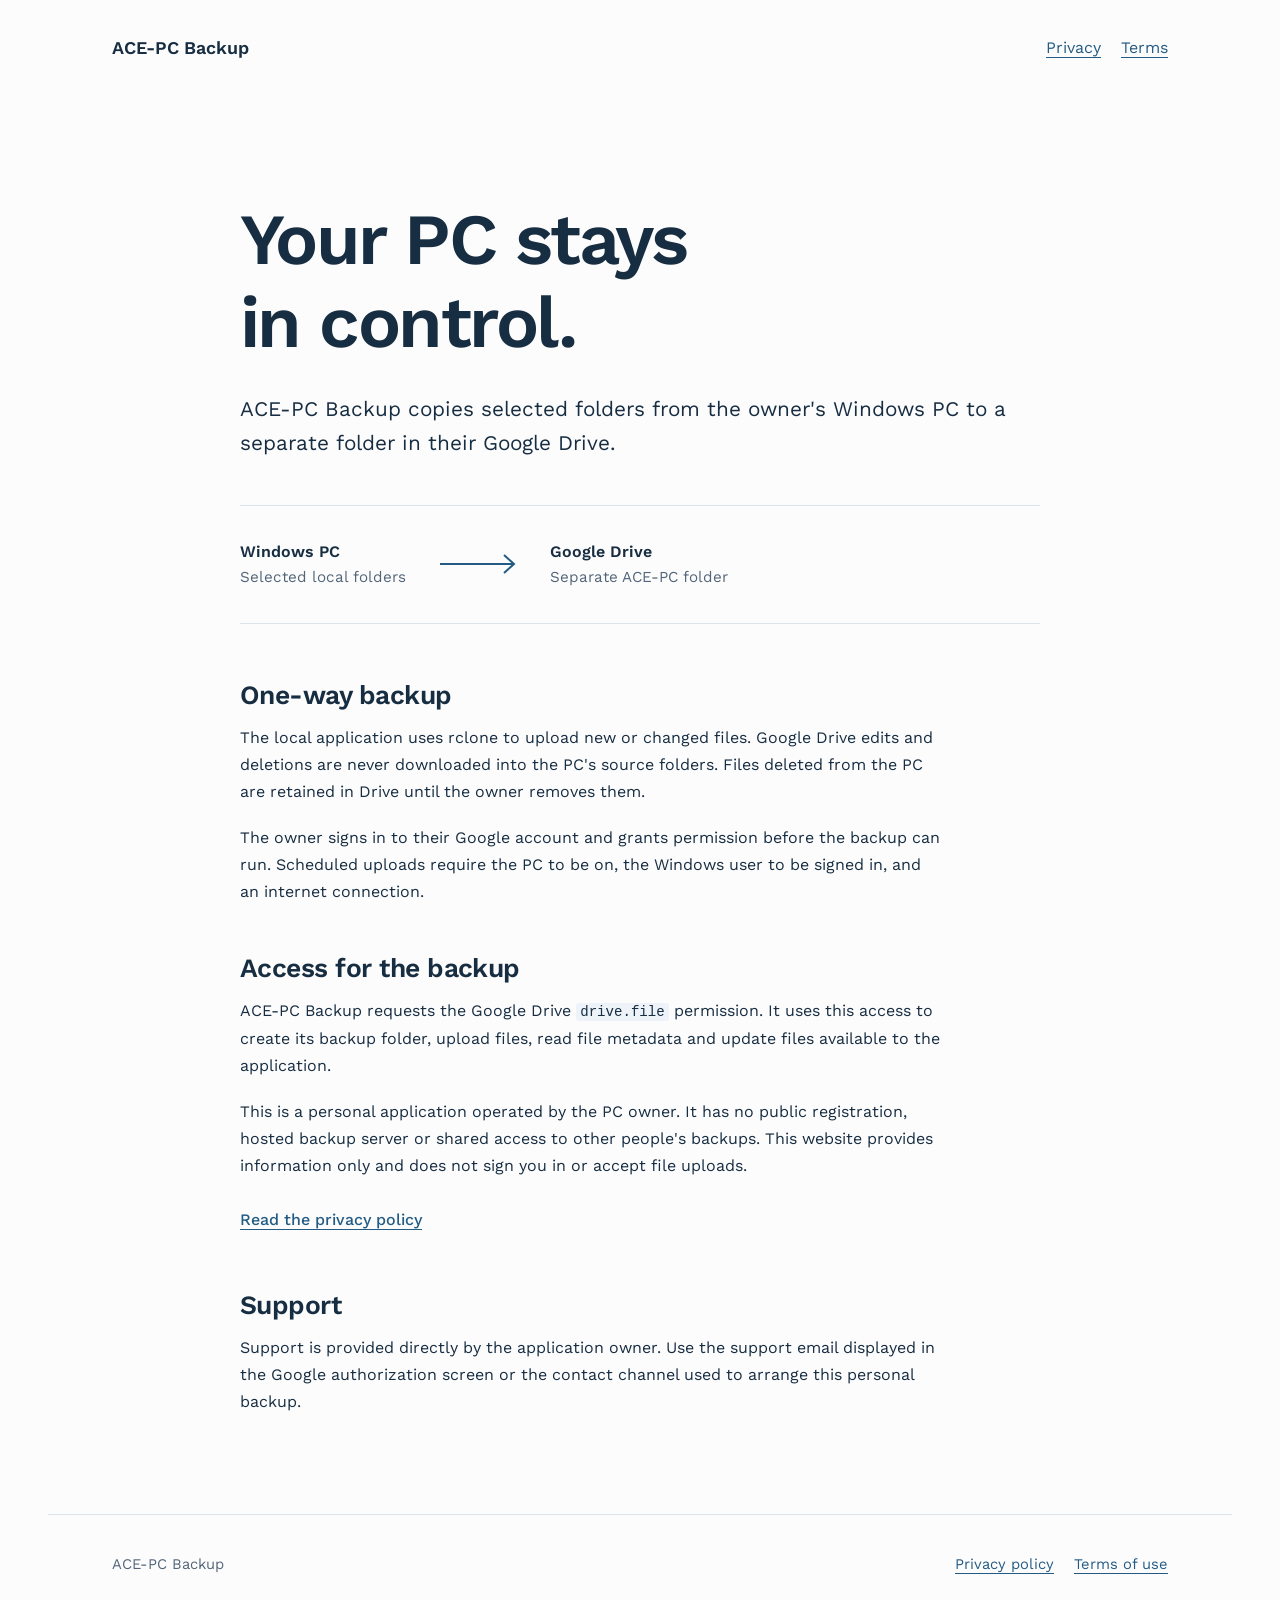
==== index.html @ f4613aa6 "Publish ACE-PC Backup application information and privacy policy" ====
<!doctype html>
<html lang="en">
<head>
  <meta charset="utf-8">
  <meta name="viewport" content="width=device-width, initial-scale=1">
  <meta name="description" content="ACE-PC Backup is a personal Windows backup application that copies selected local folders to the owner's Google Drive.">
  <title>ACE-PC Backup</title>
  <link rel="stylesheet" href="assets/site.css">
</head>
<body>
  <a class="skip-link" href="#main">Skip to content</a>
  <header class="site-header">
    <a class="brand" href="./" aria-current="page">ACE-PC Backup</a>
    <nav aria-label="Main navigation"><a href="privacy.html">Privacy</a><a href="terms.html">Terms</a></nav>
  </header>
  <main id="main" class="home">
    <h1>Your PC stays<br>in control.</h1>
    <p class="lead">ACE-PC Backup copies selected folders from the owner's Windows PC to a separate folder in their Google Drive.</p>
    <div class="transfer" role="img" aria-label="One-way backup: selected PC folders upload to ACE-PC in Google Drive. There is no reverse download to the source folders.">
      <div><strong>Windows PC</strong><span>Selected local folders</span></div>
      <svg viewBox="0 0 80 24" width="80" height="24" aria-hidden="true"><path d="M2 12H76M66 3l10 9-10 9" fill="none" stroke="currentColor" stroke-width="2"/></svg>
      <div><strong>Google Drive</strong><span>Separate ACE-PC folder</span></div>
    </div>
    <section aria-labelledby="how-it-works">
      <h2 id="how-it-works">One-way backup</h2>
      <p>The local application uses rclone to upload new or changed files. Google Drive edits and deletions are never downloaded into the PC's source folders. Files deleted from the PC are retained in Drive until the owner removes them.</p>
      <p>The owner signs in to their Google account and grants permission before the backup can run. Scheduled uploads require the PC to be on, the Windows user to be signed in, and an internet connection.</p>
    </section>
    <section aria-labelledby="access">
      <h2 id="access">Access for the backup</h2>
      <p>ACE-PC Backup requests the Google Drive <code>drive.file</code> permission. It uses this access to create its backup folder, upload files, read file metadata and update files available to the application.</p>
      <p>This is a personal application operated by the PC owner. It has no public registration, hosted backup server or shared access to other people's backups. This website provides information only and does not sign you in or accept file uploads.</p>
      <a class="text-link" href="privacy.html">Read the privacy policy</a>
    </section>
    <section aria-labelledby="support">
      <h2 id="support">Support</h2>
      <p>Support is provided directly by the application owner. Use the support email displayed in the Google authorization screen or the contact channel used to arrange this personal backup.</p>
    </section>
  </main>
  <footer class="site-footer"><span>ACE-PC Backup</span><nav aria-label="Legal navigation"><a href="privacy.html">Privacy policy</a><a href="terms.html">Terms of use</a></nav></footer>
</body>
</html>
---- assets/site.css ----
@font-face {
  font-family: "Work Sans";
  src: url("work-sans.ttf") format("truetype");
  font-style: normal;
  font-weight: 100 900;
  font-display: swap;
}
:root {
  color-scheme: light;
  --paper: #fcfcfd;
  --ink: #172d41;
  --muted: #536578;
  --link: #235b84;
  --line: #dbe3eb;
  --wash: #edf3f8;
  --space: clamp(1.25rem, 5vw, 4rem);
  font-family: "Work Sans", sans-serif;
  color: var(--ink);
  background: var(--paper);
  font-size: 100%;
  line-height: 1.7;
}
* { box-sizing: border-box; }
body { margin: 0; }
::selection { background: #c8dfee; color: var(--ink); }
a { color: var(--link); text-underline-offset: .25em; text-decoration-thickness: 1px; }
a:hover { text-decoration-thickness: 2px; }
a:focus-visible { outline: 3px solid var(--link); outline-offset: 5px; border-radius: 2px; }
.skip-link { position: absolute; top: .5rem; left: var(--space); padding: .5rem 1rem; background: var(--paper); transform: translateY(-180%); z-index: 1; }
.skip-link:focus { transform: translateY(0); }
.site-header, .site-footer { max-width: 74rem; margin-inline: auto; padding: 1.5rem var(--space); display: flex; align-items: center; justify-content: space-between; gap: 1rem; }
.site-header { min-height: 6rem; }
.brand { color: var(--ink); font-size: 1.12rem; font-weight: 600; text-decoration: none; }
nav { display: flex; flex-wrap: wrap; gap: .25rem 1.25rem; }
nav a { display: inline-flex; align-items: center; min-height: 44px; padding-block: .5rem; }
nav a[aria-current] { color: var(--ink); text-decoration-thickness: 2px; }
main { max-width: 58rem; padding: 3.5rem var(--space) 5rem; margin: auto; }
.home { padding-top: clamp(3rem, 8vw, 7rem); }
h1, h2 { font-weight: 600; line-height: 1.15; text-wrap: balance; }
h1 { font-size: clamp(2.5rem, 7vw, 4.5rem); letter-spacing: -.035em; margin: 0 0 1.75rem; }
.document h1 { font-size: clamp(2.35rem, 5vw, 3.5rem); }
h2 { font-size: clamp(1.3rem, 3vw, 1.65rem); letter-spacing: -.02em; margin: 0 0 .85rem; }
p { max-width: 70ch; margin: 0 0 1.15rem; }
.lead { font-size: clamp(1.1rem, 2.5vw, 1.3rem); line-height: 1.65; }
section { margin-top: 3rem; }
.updated { color: var(--muted); margin: -1rem 0 2rem; font-size: .92rem; }
.transfer { display: flex; align-items: center; gap: 2rem; margin: 2.75rem 0 3.5rem; padding-block: 2rem; border-block: 1px solid var(--line); }
.transfer strong, .transfer span { display: block; }
.transfer strong { font-weight: 600; }
.transfer span { color: var(--muted); font-size: .95rem; }
.transfer svg { color: var(--link); flex-shrink: 0; }
code { font-family: ui-monospace, monospace; font-size: .88em; background: var(--wash); padding: .1em .3em; border-radius: 3px; overflow-wrap: anywhere; }
.text-link { display: inline-flex; min-height: 44px; align-items: center; font-weight: 500; }
.site-footer { border-top: 1px solid var(--line); color: var(--muted); font-size: .92rem; padding-block: 1.75rem; }
@media (max-width: 520px) {
  .site-header, .site-footer { align-items: flex-start; }
  .site-header { flex-direction: column; gap: .25rem; padding-bottom: .75rem; }
  main { padding-top: 2.5rem; padding-bottom: 3rem; }
  .transfer { gap: 1rem; flex-direction: column; align-items: flex-start; }
  .transfer svg { width: 50px; margin-block: .25rem; }
  .site-footer { flex-direction: column; gap: .25rem; }
}
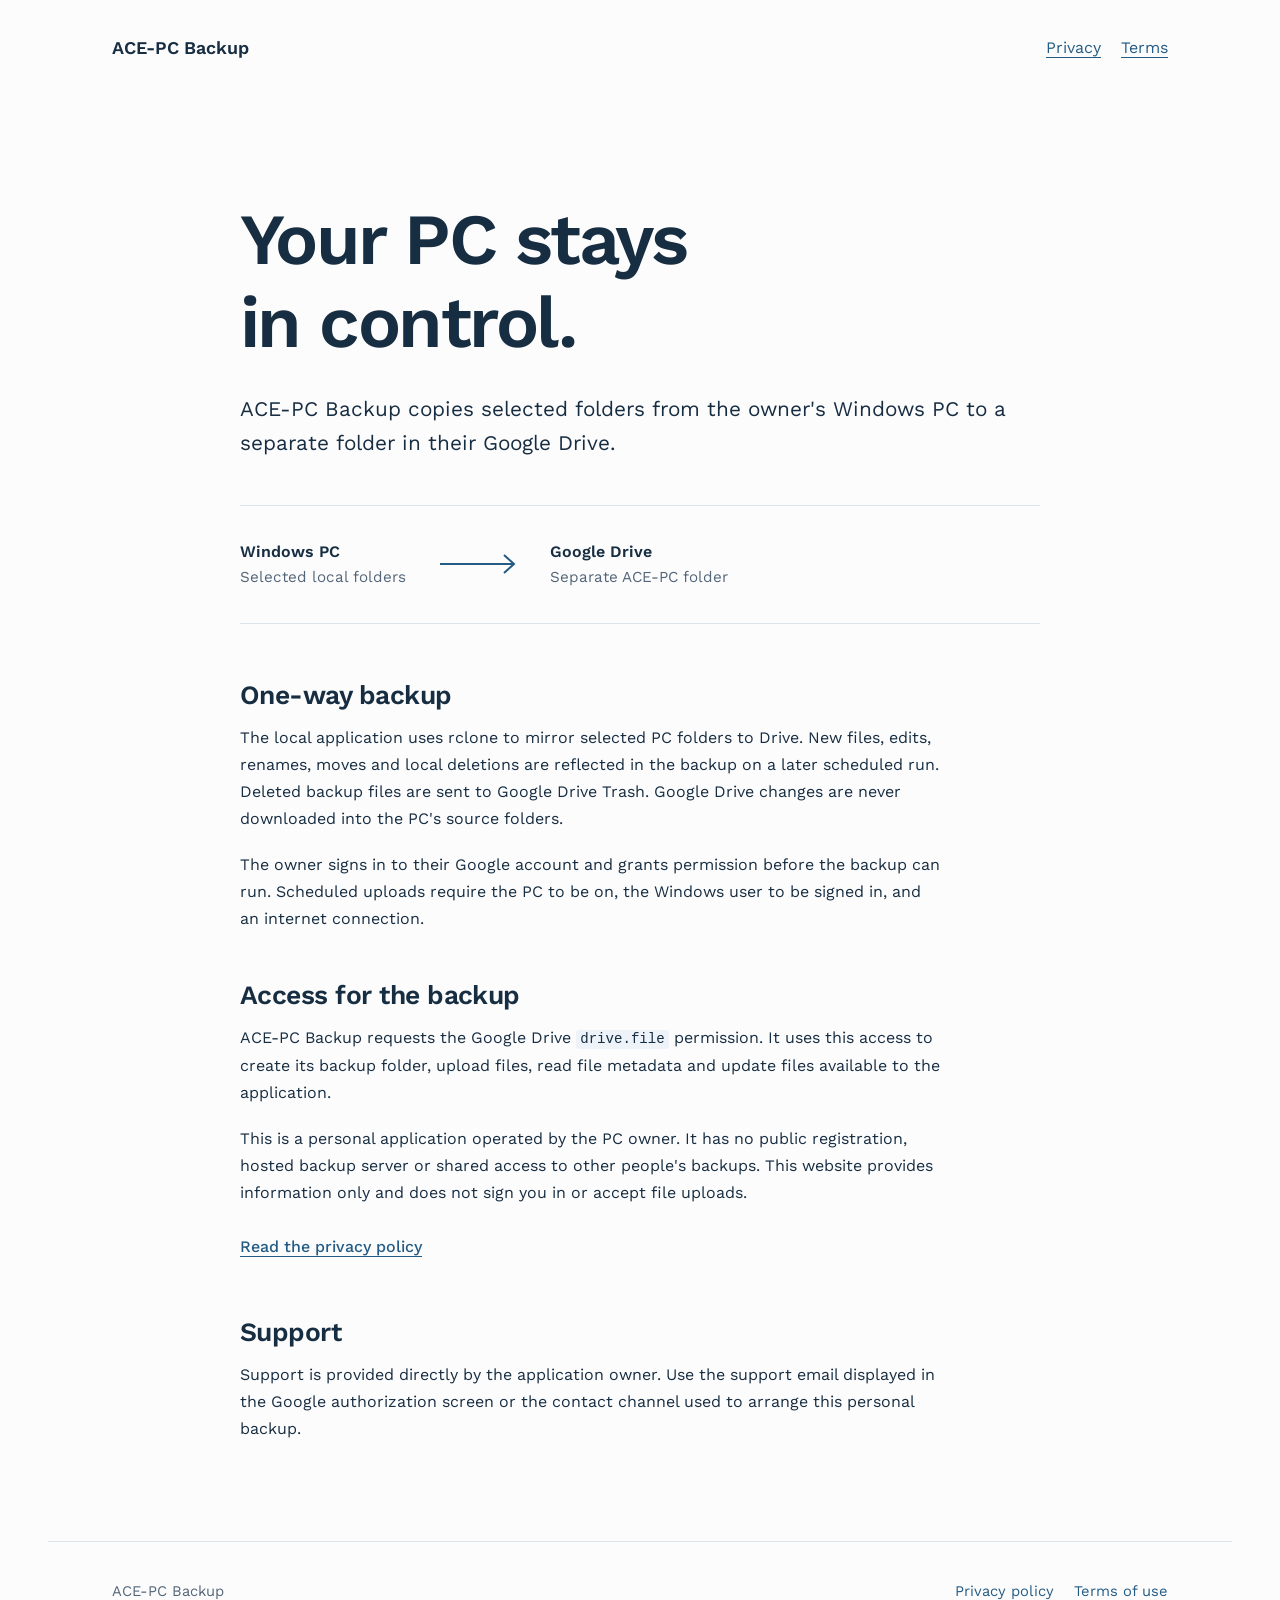
==== commit 347a0e28: "Document one-way mirroring of local deletions and renames" ====
--- a/index.html
+++ b/index.html
@@ -23,7 +23,7 @@
     </div>
     <section aria-labelledby="how-it-works">
       <h2 id="how-it-works">One-way backup</h2>
-      <p>The local application uses rclone to upload new or changed files. Google Drive edits and deletions are never downloaded into the PC's source folders. Files deleted from the PC are retained in Drive until the owner removes them.</p>
+      <p>The local application uses rclone to mirror selected PC folders to Drive. New files, edits, renames, moves and local deletions are reflected in the backup on a later scheduled run. Deleted backup files are sent to Google Drive Trash. Google Drive changes are never downloaded into the PC's source folders.</p>
       <p>The owner signs in to their Google account and grants permission before the backup can run. Scheduled uploads require the PC to be on, the Windows user to be signed in, and an internet connection.</p>
     </section>
     <section aria-labelledby="access">
